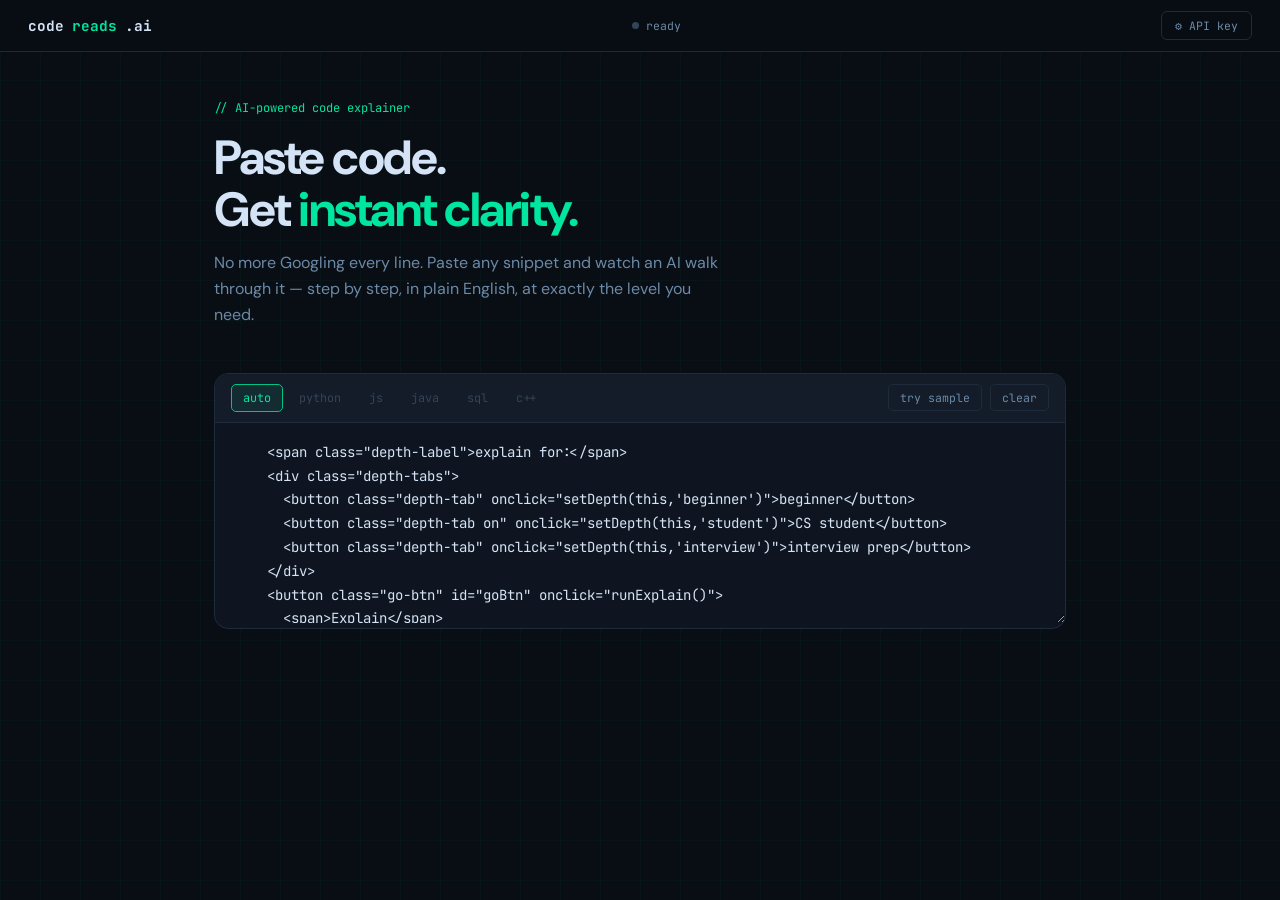
==== index.html @ fc84e8af "Rename index2.html to index.html" ====
<!DOCTYPE html>
<html lang="en">
<head>
<meta charset="UTF-8"/>
<meta name="viewport" content="width=device-width, initial-scale=1.0"/>
<title>CodeReads — AI Code Explainer</title>
<link href="https://fonts.googleapis.com/css2?family=JetBrains+Mono:ital,wght@0,400;0,500;0,700;1,400&family=DM+Sans:wght@400;500;600;700&display=swap" rel="stylesheet"/>
  <link rel="stylesheet" href="style.css"/>
  
</head>
<body>
<div class="topbar">
  <div class="logo">code<span class="logo-dot">reads</span>.ai</div>
  <div class="ai-status">
    <div class="ai-dot" id="aiDot"></div>
    <span id="aiStatusText">ready</span>
  </div>
  <button class="key-btn" id="keyBtn" onclick="openModal()">⚙ API key</button>
</div>

<div class="main">
  <div class="hero">
    <div class="hero-pre">// AI-powered code explainer</div>
    <h1>Paste code.<br/>Get <span class="hl">instant clarity.</span></h1>
    <p class="hero-sub">No more Googling every line. Paste any snippet and watch an AI walk through it — step by step, in plain English, at exactly the level you need.</p>
  </div>

  <div class="input-panel">
    <div class="panel-bar">
      <div class="lang-tabs">
        <button class="lang-tab on" onclick="setLang(this,'auto')">auto</button>
        <button class="lang-tab" onclick="setLang(this,'python')">python</button>
        <button class="lang-tab" onclick="setLang(this,'javascript')">js</button>
        <button class="lang-tab" onclick="setLang(this,'java')">java</button>
        <button class="lang-tab" onclick="setLang(this,'sql')">sql</button>
        <button class="lang-tab" onclick="setLang(this,'cpp')">c++</button>
      </div>
      <div class="bar-right">
        <button class="sample-btn" onclick="loadSample()">try sample</button>
        <button class="sample-btn" onclick="document.getElementById('codeIn').value=''; hideOutput()">clear</button>
      </div>
    </div>
    <textarea id="codeIn" placeholder="# paste your code here...</textarea>
      </div>
      
  <div class="controls-row">
    <span class="depth-label">explain for:</span>
    <div class="depth-tabs">
      <button class="depth-tab" onclick="setDepth(this,'beginner')">beginner</button>
      <button class="depth-tab on" onclick="setDepth(this,'student')">CS student</button>
      <button class="depth-tab" onclick="setDepth(this,'interview')">interview prep</button>
    </div>
    <button class="go-btn" id="goBtn" onclick="runExplain()">
      <span>Explain</span>
      <span>→</span>
    </button>
  </div>

  <div id="outputSection">
    <!-- filled by JS -->
  </div>
</div>

<!-- KEY MODAL -->
<div class="overlay" id="overlay">
  <div class="modal">
    <div class="modal-head">// CONNECT AI</div>
    <div class="modal-title">Add your API key</div>
    <div class="modal-sub">CodeReads uses AI to generate explanations. Your key is stored in this browser session only.</div>

    <div class="prov-btns">
      <button class="prov-btn on" id="pb-claude" onclick="setProv('claude')">Claude</button>
      <button class="prov-btn" id="pb-openai" onclick="setProv('openai')">OpenAI</button>
      <button class="prov-btn" id="pb-gemini" onclick="setProv('gemini')">Gemini</button>
      <button class="prov-btn" id="pb-groq" onclick="setProv('groq')">Groq</button>
    </div>

    <div class="modal-err" id="modalErr"></div>
    <input type="password" class="modal-input" id="keyIn" placeholder="paste key here"/>
    <div class="modal-note" id="modalNote"></div>
    <button class="modal-save" onclick="saveKey()">Connect</button>
    <div class="modal-cancel" onclick="closeModal()">cancel</div>
  </div>
</div>
<script src="script.js"></script>
</body>
</html>
---- style.css ----
*, *::before, *::after { box-sizing: border-box; margin: 0; padding: 0; }

:root {
  --bg:      #090e14;
  --surface: #0e1520;
  --card:    #131c28;
  --border:  #1d2b3d;
  --ink:     #d4e3f5;
  --dim:     #6b8aa8;
  --faint:   #334459;
  --green:   #00e5a0;
  --green2:  #00c484;
  --blue:    #4d9fff;
  --amber:   #f5a623;
  --red:     #ff5c7a;
  --purple:  #b57bff;
  --mono: 'JetBrains Mono', monospace;
  --sans: 'DM Sans', sans-serif;
}

body {
  background: var(--bg);
  color: var(--ink);
  font-family: var(--sans);
  min-height: 100vh;
  overflow-x: hidden;
}

/* ── GRID BACKGROUND ── */
body::before {
  content: '';
  position: fixed;
  inset: 0;
  background-image:
    linear-gradient(rgba(0,229,160,0.03) 1px, transparent 1px),
    linear-gradient(90deg, rgba(0,229,160,0.03) 1px, transparent 1px);
  background-size: 40px 40px;
  pointer-events: none;
  z-index: 0;
}

/* ── TOPBAR ── */
.topbar {
  position: sticky;
  top: 0;
  z-index: 200;
  display: flex;
  align-items: center;
  justify-content: space-between;
  padding: 0 28px;
  height: 52px;
  background: rgba(9,14,20,0.92);
  backdrop-filter: blur(12px);
  border-bottom: 1px solid var(--border);
}

.logo {
  font-family: var(--mono);
  font-size: 0.9rem;
  font-weight: 700;
  display: flex;
  align-items: center;
  gap: 8px;
  color: var(--ink);
}

.logo-dot { color: var(--green); }

.ai-status {
  display: flex;
  align-items: center;
  gap: 7px;
  font-family: var(--mono);
  font-size: 0.72rem;
  color: var(--dim);
}

.ai-dot {
  width: 7px; height: 7px;
  border-radius: 50%;
  background: var(--faint);
}
.ai-dot.active { background: var(--green); box-shadow: 0 0 6px var(--green); animation: glow 2s infinite; }

@keyframes glow {
  0%, 100% { box-shadow: 0 0 4px var(--green); }
  50%       { box-shadow: 0 0 12px var(--green); }
}

.key-btn {
  font-family: var(--mono);
  font-size: 0.72rem;
  padding: 6px 13px;
  border-radius: 6px;
  border: 1px solid var(--border);
  background: transparent;
  color: var(--dim);
  cursor: pointer;
  transition: all 0.15s;
}
.key-btn:hover { border-color: var(--green); color: var(--green); }
.key-btn.connected { border-color: var(--green2); color: var(--green2); }

/* ── MAIN LAYOUT ── */
.main {
  position: relative;
  z-index: 1;
  max-width: 900px;
  margin: 0 auto;
  padding: 48px 24px 100px;
}

/* ── HERO ── */
.hero { margin-bottom: 44px; }

.hero-pre {
  font-family: var(--mono);
  font-size: 0.75rem;
  color: var(--green);
  margin-bottom: 16px;
  opacity: 0;
  animation: fadeIn 0.5s 0.1s forwards;
}

.hero h1 {
  font-size: clamp(2rem, 5vw, 3rem);
  font-weight: 700;
  letter-spacing: -1.5px;
  line-height: 1.08;
  margin-bottom: 14px;
  opacity: 0;
  animation: fadeIn 0.5s 0.2s forwards;
}

.hero h1 .hl { color: var(--green); }

.hero-sub {
  font-size: 1rem;
  color: var(--dim);
  line-height: 1.65;
  max-width: 520px;
  opacity: 0;
  animation: fadeIn 0.5s 0.35s forwards;
}

@keyframes fadeIn {
  from { opacity: 0; transform: translateY(8px); }
  to   { opacity: 1; transform: translateY(0); }
}

/* ── INPUT PANEL ── */
.input-panel {
  background: var(--surface);
  border: 1px solid var(--border);
  border-radius: 14px;
  overflow: hidden;
  margin-bottom: 16px;
  opacity: 0;
  animation: fadeIn 0.5s 0.45s forwards;
}

.panel-bar {
  display: flex;
  align-items: center;
  justify-content: space-between;
  padding: 10px 16px;
  background: var(--card);
  border-bottom: 1px solid var(--border);
  gap: 12px;
}

.lang-tabs {
  display: flex;
  gap: 4px;
}

.lang-tab {
  font-family: var(--mono);
  font-size: 0.74rem;
  padding: 5px 11px;
  border-radius: 5px;
  border: 1px solid transparent;
  background: transparent;
  color: var(--faint);
  cursor: pointer;
  transition: all 0.12s;
}
.lang-tab:hover { color: var(--dim); }
.lang-tab.on {
  border-color: var(--green2);
  background: rgba(0,229,160,0.08);
  color: var(--green);
}

.bar-right { display: flex; gap: 8px; align-items: center; }

.sample-btn {
  font-family: var(--mono);
  font-size: 0.72rem;
  padding: 5px 11px;
  border-radius: 5px;
  border: 1px solid var(--border);
  background: transparent;
  color: var(--dim);
  cursor: pointer;
  transition: all 0.12s;
}
.sample-btn:hover { border-color: var(--dim); color: var(--ink); }

textarea#codeIn {
  width: 100%;
  min-height: 200px;
  padding: 18px 20px;
  background: transparent;
  border: none;
  color: var(--ink);
  font-family: var(--mono);
  font-size: 0.875rem;
  line-height: 1.7;
  resize: vertical;
  outline: none;
  tab-size: 2;
  caret-color: var(--green);
}
textarea#codeIn::placeholder { color: var(--faint); }

/* ── CONTROLS ROW ── */
.controls-row {
  display: flex;
  align-items: center;
  gap: 10px;
  flex-wrap: wrap;
  margin-bottom: 28px;
  opacity: 0;
  animation: fadeIn 0.5s 0.55s forwards;
}

.depth-label {
  font-size: 0.8rem;
  color: var(--dim);
  font-family: var(--mono);
}

.depth-tabs { display: flex; gap: 5px; }

.depth-tab {
  font-size: 0.8rem;
  font-family: var(--sans);
  font-weight: 600;
  padding: 7px 14px;
  border-radius: 7px;
  border: 1px solid var(--border);
  background: transparent;
  color: var(--dim);
  cursor: pointer;
  transition: all 0.12s;
}
.depth-tab:hover { border-color: var(--dim); }
.depth-tab.on {
  border-color: var(--purple);
  background: rgba(181,123,255,0.1);
  color: var(--purple);
}

.go-btn {
  margin-left: auto;
  font-family: var(--sans);
  font-weight: 700;
  font-size: 0.9rem;
  padding: 11px 26px;
  border-radius: 9px;
  border: none;
  background: var(--green);
  color: #000;
  cursor: pointer;
  transition: all 0.15s;
  display: flex;
  align-items: center;
  gap: 8px;
}
.go-btn:hover { background: var(--green2); transform: translateY(-1px); }
.go-btn:active { transform: translateY(0); }
.go-btn:disabled { opacity: 0.35; cursor: not-allowed; transform: none; }

/* ── OUTPUT SECTION ── */
#outputSection { display: none; }
#outputSection.show { display: block; }

/* ── AI THINKING BAR ── */
.thinking-bar {
  display: flex;
  align-items: center;
  gap: 12px;
  padding: 16px 0;
  margin-bottom: 20px;
  border-top: 1px solid var(--border);
}

.thinking-dots {
  display: flex;
  gap: 5px;
}
.thinking-dots span {
  width: 6px; height: 6px;
  border-radius: 50%;
  background: var(--green);
  animation: think 1.4s infinite;
}
.thinking-dots span:nth-child(2) { animation-delay: 0.2s; }
.thinking-dots span:nth-child(3) { animation-delay: 0.4s; }

@keyframes think {
  0%, 60%, 100% { opacity: 0.2; transform: scale(0.8); }
  30%            { opacity: 1; transform: scale(1.2); }
}

.thinking-text {
  font-family: var(--mono);
  font-size: 0.8rem;
  color: var(--dim);
}

/* ── SUMMARY BLOCK ── */
.ai-summary {
  display: flex;
  gap: 14px;
  background: var(--surface);
  border: 1px solid var(--border);
  border-left: 3px solid var(--green);
  border-radius: 0 12px 12px 0;
  padding: 18px 20px;
  margin-bottom: 24px;
}

.ai-avatar {
  width: 32px; height: 32px;
  border-radius: 50%;
  background: linear-gradient(135deg, var(--green), var(--blue));
  display: flex;
  align-items: center;
  justify-content: center;
  font-family: var(--mono);
  font-size: 0.7rem;
  font-weight: 700;
  color: #000;
  flex-shrink: 0;
}

.ai-bubble-text {
  font-size: 0.95rem;
  line-height: 1.7;
  color: var(--ink);
}

/* typing cursor blink */
.cursor {
  display: inline-block;
  width: 2px;
  height: 1em;
  background: var(--green);
  margin-left: 2px;
  vertical-align: text-bottom;
  animation: blink 0.8s infinite;
}
@keyframes blink {
  0%, 49% { opacity: 1; }
  50%, 100% { opacity: 0; }
}

/* ── STEP CARDS ── */
.steps-label {
  font-family: var(--mono);
  font-size: 0.74rem;
  color: var(--dim);
  margin-bottom: 12px;
  padding-left: 4px;
}
.steps-label::before { content: '// '; color: var(--faint); }

.step-card {
  display: grid;
  grid-template-columns: 48px 1fr;
  background: var(--surface);
  border: 1px solid var(--border);
  border-radius: 10px;
  margin-bottom: 10px;
  overflow: hidden;
  opacity: 0;
  transform: translateX(-8px);
  transition: opacity 0.4s ease, transform 0.4s ease;
}
.step-card.appear {
  opacity: 1;
  transform: translateX(0);
}
.step-card:hover { border-color: var(--faint); }

.step-gutter {
  background: var(--card);
  border-right: 1px solid var(--border);
  display: flex;
  align-items: flex-start;
  justify-content: center;
  padding-top: 16px;
  font-family: var(--mono);
  font-size: 0.72rem;
  color: var(--faint);
}

.step-body { padding: 14px 18px; }

.step-snippet {
  display: inline-block;
  font-family: var(--mono);
  font-size: 0.8rem;
  color: var(--amber);
  background: rgba(245,166,35,0.08);
  border: 1px solid rgba(245,166,35,0.15);
  padding: 4px 10px;
  border-radius: 5px;
  margin-bottom: 8px;
  max-width: 100%;
  word-break: break-all;
}

.step-explain {
  font-size: 0.9rem;
  line-height: 1.65;
  color: var(--dim);
}

/* ── CONCEPTS ── */
.concepts-wrap {
  margin-top: 24px;
  opacity: 0;
  transition: opacity 0.4s ease;
}
.concepts-wrap.appear { opacity: 1; }

.concepts-label {
  font-family: var(--mono);
  font-size: 0.74rem;
  color: var(--dim);
  margin-bottom: 10px;
}
.concepts-label::before { content: '// '; color: var(--faint); }

.concept-chips { display: flex; gap: 8px; flex-wrap: wrap; }

.chip {
  font-family: var(--mono);
  font-size: 0.75rem;
  padding: 5px 12px;
  border-radius: 6px;
  background: rgba(181,123,255,0.1);
  border: 1px solid rgba(181,123,255,0.2);
  color: var(--purple);
}

/* ── ERROR ── */
.error-card {
  background: rgba(255,92,122,0.06);
  border: 1px solid rgba(255,92,122,0.25);
  border-radius: 10px;
  padding: 16px 20px;
  color: var(--red);
  font-size: 0.88rem;
  line-height: 1.6;
  margin-top: 16px;
}

/* ── KEY MODAL ── */
.overlay {
  position: fixed;
  inset: 0;
  background: rgba(5,8,12,0.9);
  backdrop-filter: blur(8px);
  display: none;
  align-items: center;
  justify-content: center;
  z-index: 500;
  padding: 20px;
}
.overlay.open { display: flex; }

.modal {
  background: var(--surface);
  border: 1px solid var(--border);
  border-radius: 16px;
  padding: 32px;
  max-width: 420px;
  width: 100%;
}

.modal-head {
  font-family: var(--mono);
  font-size: 0.7rem;
  color: var(--green);
  margin-bottom: 10px;
  letter-spacing: 1px;
}

.modal-title {
  font-size: 1.15rem;
  font-weight: 700;
  margin-bottom: 10px;
  letter-spacing: -0.3px;
}

.modal-sub {
  font-size: 0.85rem;
  color: var(--dim);
  line-height: 1.6;
  margin-bottom: 20px;
}

.prov-btns { display: flex; gap: 6px; margin-bottom: 14px; }

.prov-btn {
  flex: 1;
  padding: 9px;
  border-radius: 7px;
  border: 1px solid var(--border);
  background: transparent;
  color: var(--dim);
  font-family: var(--mono);
  font-size: 0.76rem;
  cursor: pointer;
  transition: all 0.12s;
}
.prov-btn.on {
  border-color: var(--green2);
  background: rgba(0,229,160,0.07);
  color: var(--green);
}

.modal-err {
  color: var(--red);
  font-size: 0.78rem;
  min-height: 18px;
  margin-bottom: 6px;
}

.modal-input {
  width: 100%;
  padding: 11px 14px;
  border-radius: 8px;
  border: 1px solid var(--border);
  background: var(--bg);
  color: var(--ink);
  font-family: var(--mono);
  font-size: 0.84rem;
  outline: none;
  margin-bottom: 10px;
  caret-color: var(--green);
}
.modal-input:focus { border-color: var(--green2); }

.modal-note {
  font-size: 0.75rem;
  color: var(--faint);
  line-height: 1.5;
  margin-bottom: 18px;
}
.modal-note a { color: var(--green2); }

.modal-save {
  width: 100%;
  padding: 12px;
  border-radius: 8px;
  border: none;
  background: var(--green);
  color: #000;
  font-family: var(--sans);
  font-weight: 700;
  font-size: 0.9rem;
  cursor: pointer;
  transition: background 0.12s;
}
.modal-save:hover { background: var(--green2); }

.modal-cancel {
  text-align: center;
  margin-top: 10px;
  font-size: 0.78rem;
  color: var(--faint);
  cursor: pointer;
}
.modal-cancel:hover { color: var(--dim); }
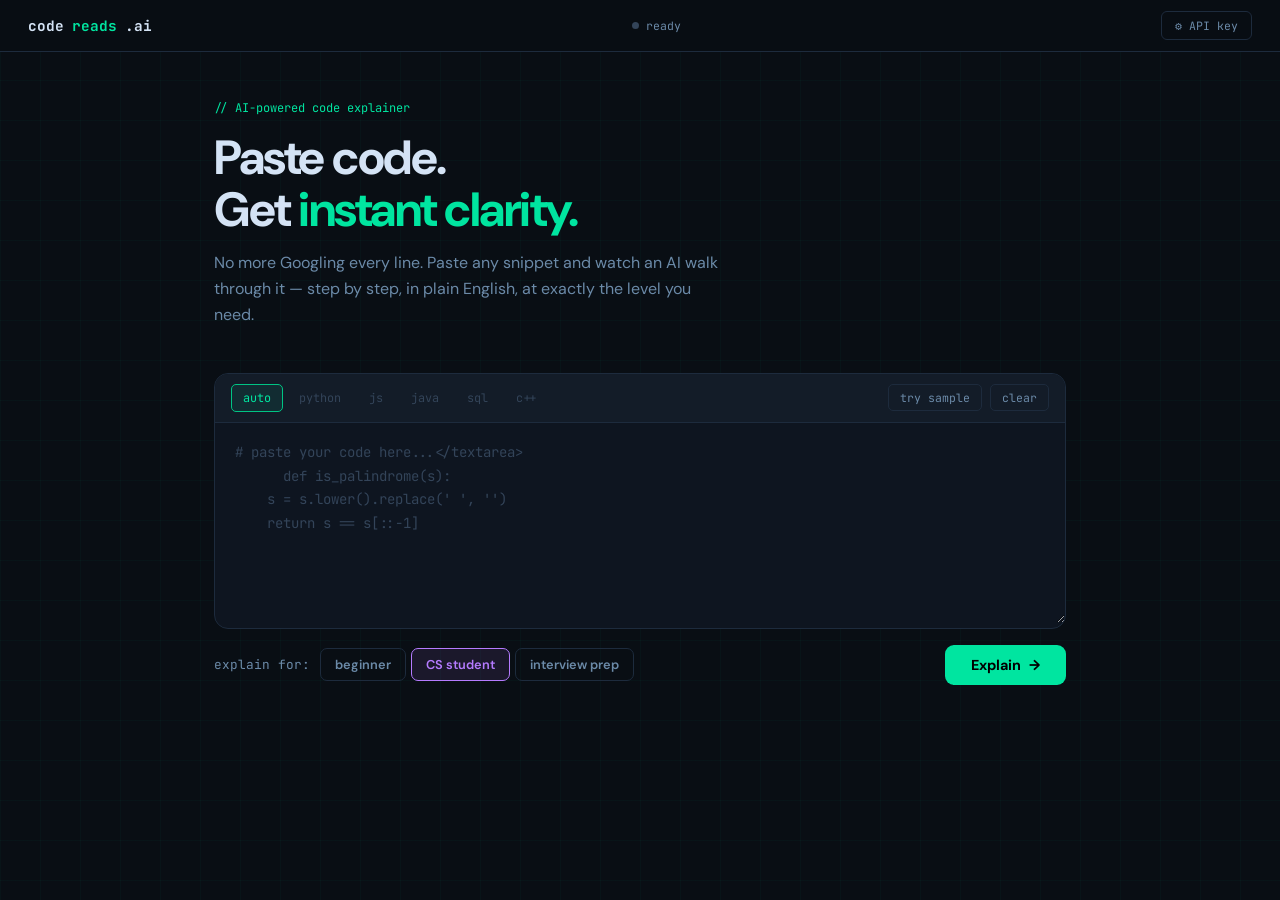
==== commit ce50dfad: "Fix HTML formatting and add a Python function" ====
--- a/index.html
+++ b/index.html
@@ -41,7 +41,11 @@
       </div>
     </div>
     <textarea id="codeIn" placeholder="# paste your code here...</textarea>
-      </div>
+      def is_palindrome(s):
+    s = s.lower().replace(' ', '')
+    return s == s[::-1]"></textarea>
+  </div>
+
       
   <div class="controls-row">
     <span class="depth-label">explain for:</span>
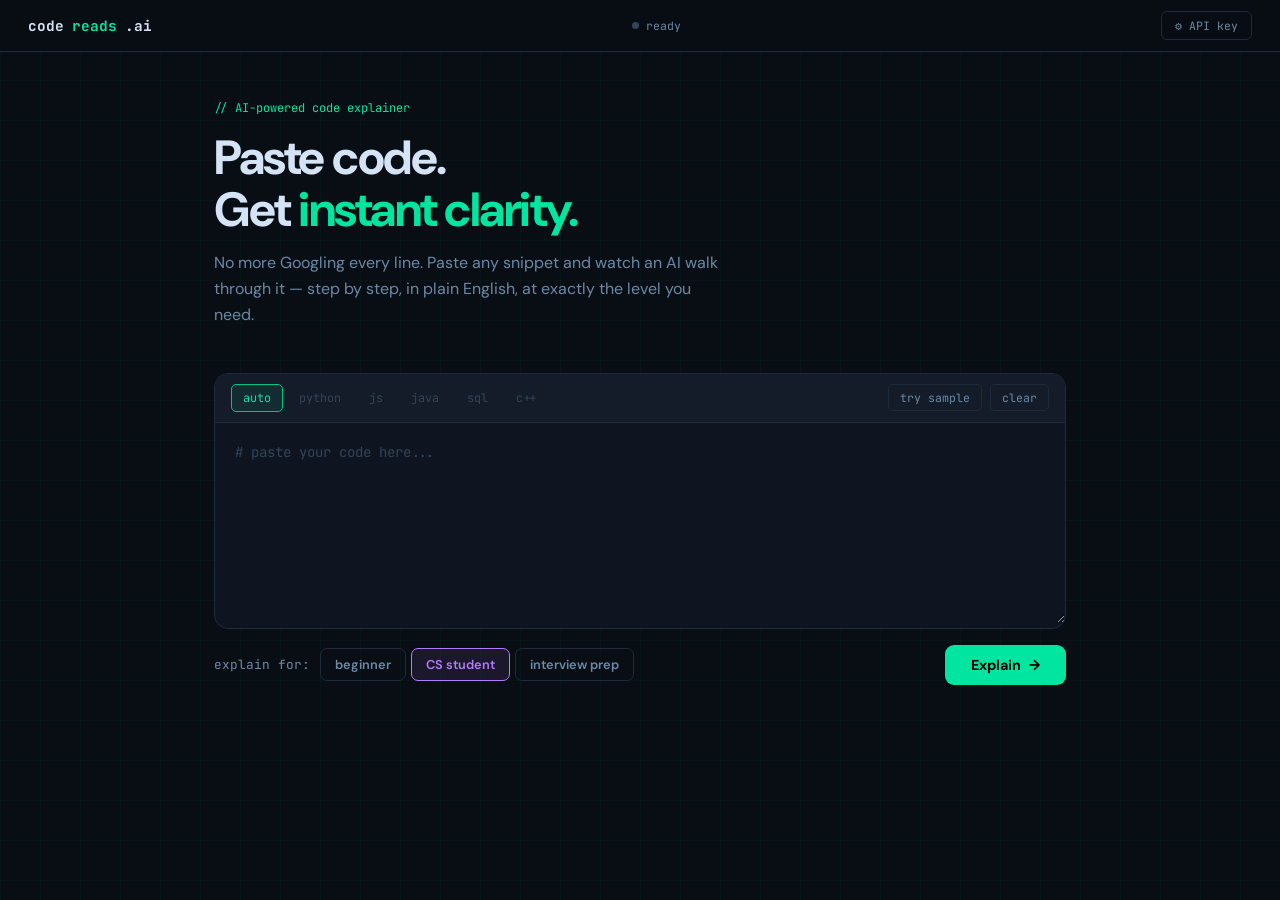
==== commit 9dad99ea: "Fix HTML structure and formatting issues" ====
--- a/index.html
+++ b/index.html
@@ -1,14 +1,14 @@
 <!DOCTYPE html>
 <html lang="en">
 <head>
-<meta charset="UTF-8"/>
-<meta name="viewport" content="width=device-width, initial-scale=1.0"/>
-<title>CodeReads — AI Code Explainer</title>
-<link href="https://fonts.googleapis.com/css2?family=JetBrains+Mono:ital,wght@0,400;0,500;0,700;1,400&family=DM+Sans:wght@400;500;600;700&display=swap" rel="stylesheet"/>
+  <meta charset="UTF-8"/>
+  <meta name="viewport" content="width=device-width, initial-scale=1.0"/>
+  <title>CodeReads — AI Code Explainer</title>
+  <link href="https://fonts.googleapis.com/css2?family=JetBrains+Mono:ital,wght@0,400;0,500;0,700;1,400&family=DM+Sans:wght@400;500;600;700&display=swap" rel="stylesheet"/>
   <link rel="stylesheet" href="style.css"/>
-  
 </head>
 <body>
+
 <div class="topbar">
   <div class="logo">code<span class="logo-dot">reads</span>.ai</div>
   <div class="ai-status">
@@ -40,13 +40,9 @@
         <button class="sample-btn" onclick="document.getElementById('codeIn').value=''; hideOutput()">clear</button>
       </div>
     </div>
-    <textarea id="codeIn" placeholder="# paste your code here...</textarea>
-      def is_palindrome(s):
-    s = s.lower().replace(' ', '')
-    return s == s[::-1]"></textarea>
+    <textarea id="codeIn" placeholder="# paste your code here..."></textarea>
   </div>
 
-      
   <div class="controls-row">
     <span class="depth-label">explain for:</span>
     <div class="depth-tabs">
@@ -60,9 +56,7 @@
     </button>
   </div>
 
-  <div id="outputSection">
-    <!-- filled by JS -->
-  </div>
+  <div id="outputSection"></div>
 </div>
 
 <!-- KEY MODAL -->
@@ -73,19 +67,20 @@
     <div class="modal-sub">CodeReads uses AI to generate explanations. Your key is stored in this browser session only.</div>
 
     <div class="prov-btns">
-      <button class="prov-btn on" id="pb-claude" onclick="setProv('claude')">Claude</button>
+      <button class="prov-btn" id="pb-claude" onclick="setProv('claude')">Claude</button>
       <button class="prov-btn" id="pb-openai" onclick="setProv('openai')">OpenAI</button>
       <button class="prov-btn" id="pb-gemini" onclick="setProv('gemini')">Gemini</button>
-      <button class="prov-btn" id="pb-groq" onclick="setProv('groq')">Groq</button>
+      <button class="prov-btn on" id="pb-groq" onclick="setProv('groq')">Groq ✓free</button>
     </div>
 
     <div class="modal-err" id="modalErr"></div>
-    <input type="password" class="modal-input" id="keyIn" placeholder="paste key here"/>
+    <input type="password" class="modal-input" id="keyIn" placeholder="gsk_..."/>
     <div class="modal-note" id="modalNote"></div>
     <button class="modal-save" onclick="saveKey()">Connect</button>
     <div class="modal-cancel" onclick="closeModal()">cancel</div>
   </div>
 </div>
+
 <script src="script.js"></script>
 </body>
 </html>
